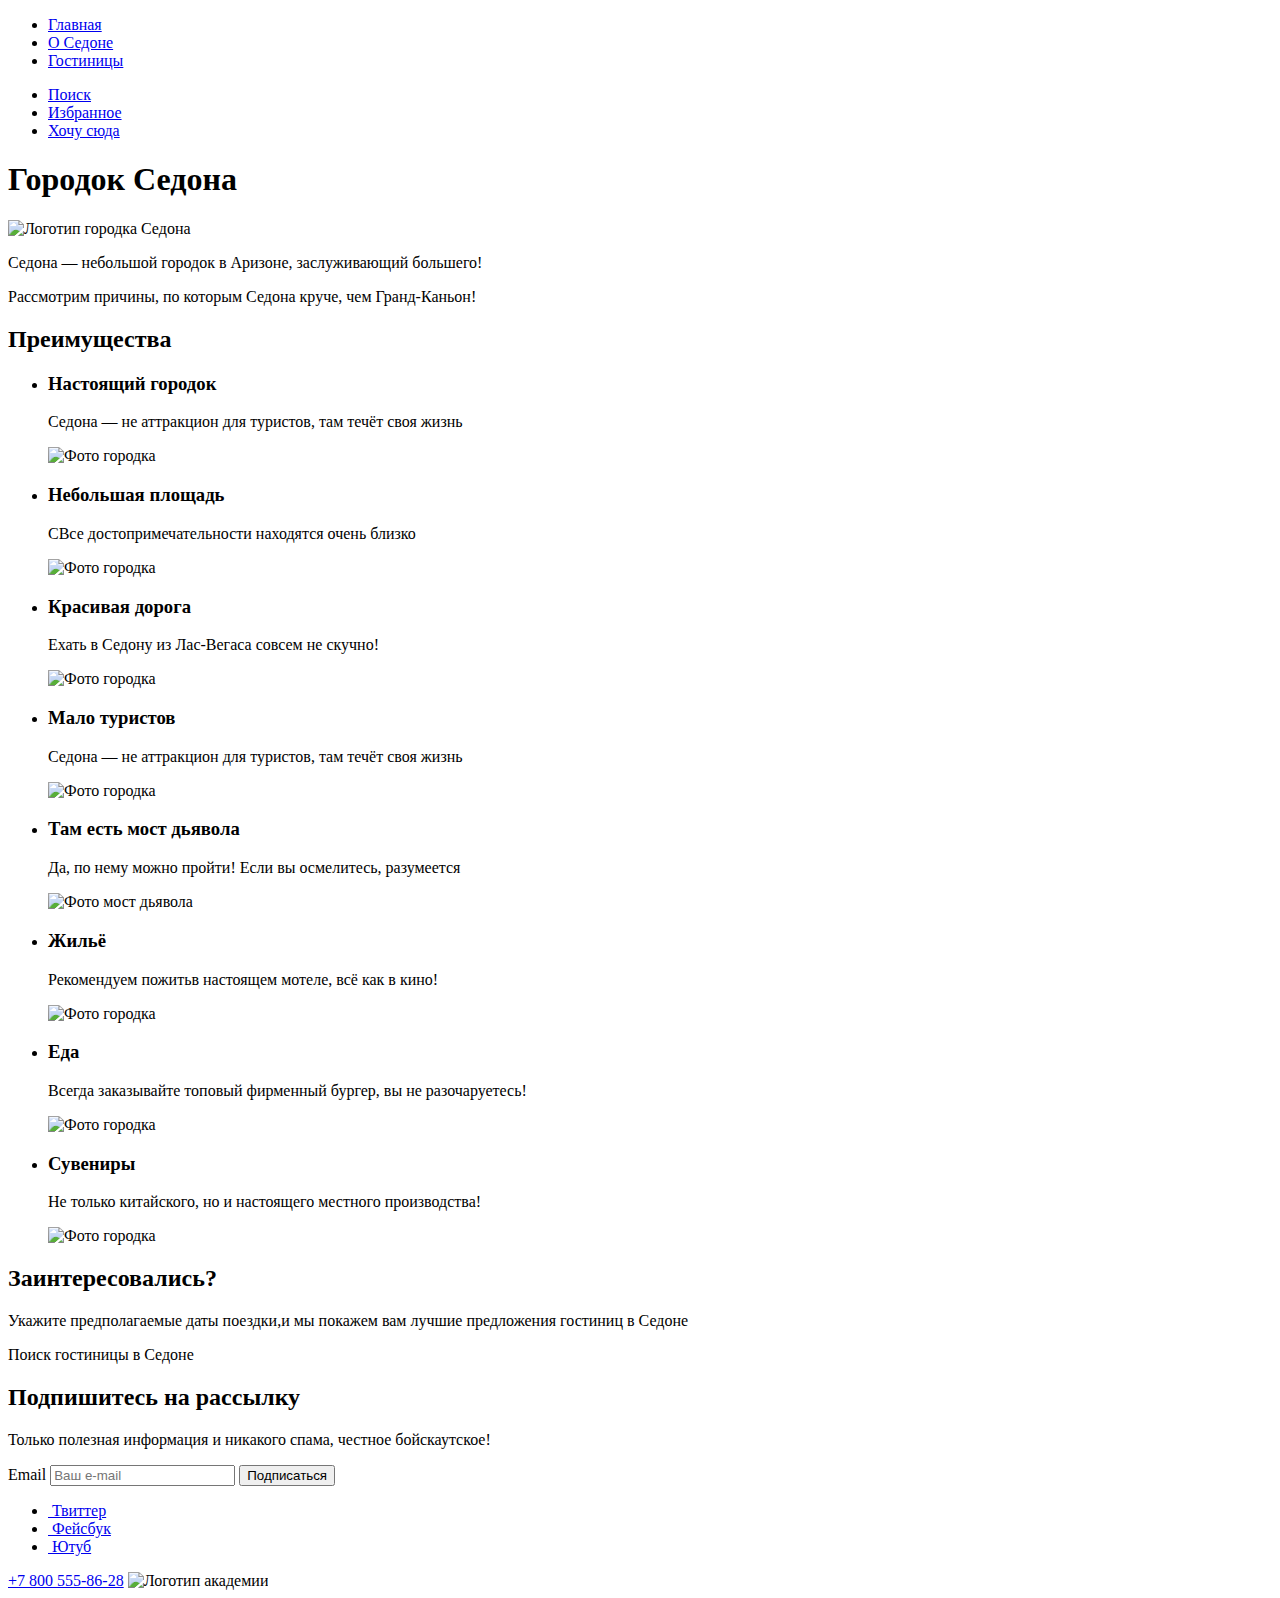
==== index.html @ f1f1d9e4 "Выполнил разметку всех страниц" ====
<!DOCTYPE html>
<html lang="ru">
  <head>
    <meta charset="utf-8">
    <title>HTML Academy: Седона</title>
  </head>
  <body>
    <header class="page-header">
      <nav class="navigation">
        <ul class="navigation-list">
          <li class="navigation-item">
              <a class="navigation-link" href="#">Главная</a>
          </li>
          <li class="navigation-item">
            <a class="navigation-link" href="#">О Седоне</a>
          </li>
          <li class="navigation-item">
            <a class="navigation-link" href="#">Гостиницы</a>
          </li>
        </ul>

        <ul class="navigation-list navigation-user">
          <li class="navigation-item">
              <a class="navigation-link" href="#"><span class="visually-hidden">Поиск</span></a>
          </li>
          <li class="navigation-item">
            <a class="navigation-link" href="#"><span class="visually-hidden">Избранное</span></a>
          </li>
          <li class="navigation-item">
            <a class="navigation-link" href="#">Хочу сюда</a>
          </li>
        </ul>
      </nav>
      </header>
      <main class="main-index">
        <h1 class="visually-hidden">Городок Седона</h1>
          <img class="logo" src="" alt="Логотип городка Седона">
          <section class="hero">
            <p>Седона — небольшой городок в Аризоне, заслуживающий большего!</p>
            <p>Рассмотрим причины, по которым Седона круче, чем Гранд-Каньон!</p>
          </section>
          <section class="advantages">
            <h2 class="visually-hidden">Преимущества</h2>
            <ul class="advantages-list">

              <li class="advantages-item">
                <h3 class="advantages-title">Настоящий городок</h3>
                <p class="advantages-description">Седона — не аттракцион для туристов, там течёт своя жизнь</p>
                <img src="" alt="Фото городка">
              </li>

              <li class="advantages-item">
                <h3 class="advantages-title">Небольшая площадь</h3>
                <p class="advantages-description">СВсе достопримечательности находятся очень близко</p>
                <img src="" alt="Фото городка">
              </li>

              <li class="advantages-item">
                <h3 class="advantages-title">Красивая дорога</h3>
                <p class="advantages-description">Ехать в Седону из Лас-Вегаса совсем не скучно!</p>
                <img src="" alt="Фото городка">
              </li>

              <li class="advantages-item">
                <h3 class="advantages-title">Мало туристов</h3>
                <p class="advantages-description">Седона — не аттракцион для туристов, там течёт своя жизнь</p>
                <img src="" alt="Фото городка">
              </li>

              <li class="advantages-item">
                <h3 class="advantages-title">Там есть мост дьявола</h3>
                <p class="advantages-description">Да, по нему можно пройти! Если вы осмелитесь, разумеется</p>
                <img src="" alt="Фото мост дьявола">
              </li>

              <li class="advantages-item">
                <h3 class="advantages-title">Жильё</h3>
                <p class="advantages-description">Рекомендуем пожитьв настоящем мотеле, всё как в кино!</p>
                <img src="" alt="Фото городка">
              </li>

              <li class="advantages-item">
                <h3 class="advantages-title">Еда</h3>
                <p class="advantages-description">Всегда заказывайте топовый фирменный бургер, вы не разочаруетесь!</p>
                <img src="" alt="Фото городка">
              </li>

              <li class="advantages-item">
                <h3 class="advantages-title">Сувениры</h3>
                <p class="advantages-description">Не только китайского,
                  но и настоящего местного производства!</p>
                <img src="" alt="Фото городка">
              </li>

            </ul>
          </section>
          <section>
            <h2>Заинтересовались?</h2>
              <p>Укажите предполагаемые даты поездки,и мы покажем вам лучшие предложения гостиниц в Седоне</p>
                <a hre="catalog.html">Поиск гостиницы в Седоне</a>
          </section>

          <section class="newsletter">
            <h2>Подпишитесь на рассылку</h2>
              <p>Только полезная информация и никакого спама, честное бойскаутское!</p>
                <form class="newsletter-form" action="https://echo.htmlacademy.ru/" method="post">
                  <label for="newsletter-email">Email</label>
                  <input class="field" placeholder="Ваш e-mail" type="email" name="newsletter-email" id="newsletter-email" required>
                  <button class="button newsletter-button" type="submit">Подписаться</button>
                </form>
          </section>
        </section>
      </main>
      <footer class="page-footer">
        <ul class="footer-social-list">
          <li class="footer-social-item">
            <a class="button" href="#">
              <img src="images/social-twitter.svg" alt="">
              <span class="visually-hidden">Твиттер</span>
            </a>
          </li>
          <li class="footer-social-item">
            <a class="button" href="#">
              <img src="images/social-facebook.svg" alt="">
              <span class="visually-hidden">Фейсбук</span>
            </a>
          </li>
          <li class="footer-social-item">
            <a class="button" href="#">
              <img src="images/social-youtube.svg" alt="">
              <span class="visually-hidden">Ютуб</span>
            </a>
          </li>
        </ul>
        <a class="footer-phone" href="tel:+78005558628">+7 800 555-86-28</a>
        <img class="footer-contacts-logo" src="images/logo-footer.svg" alt="Логотип академии" width="" height="">
      </footer>
  </body>
</html>
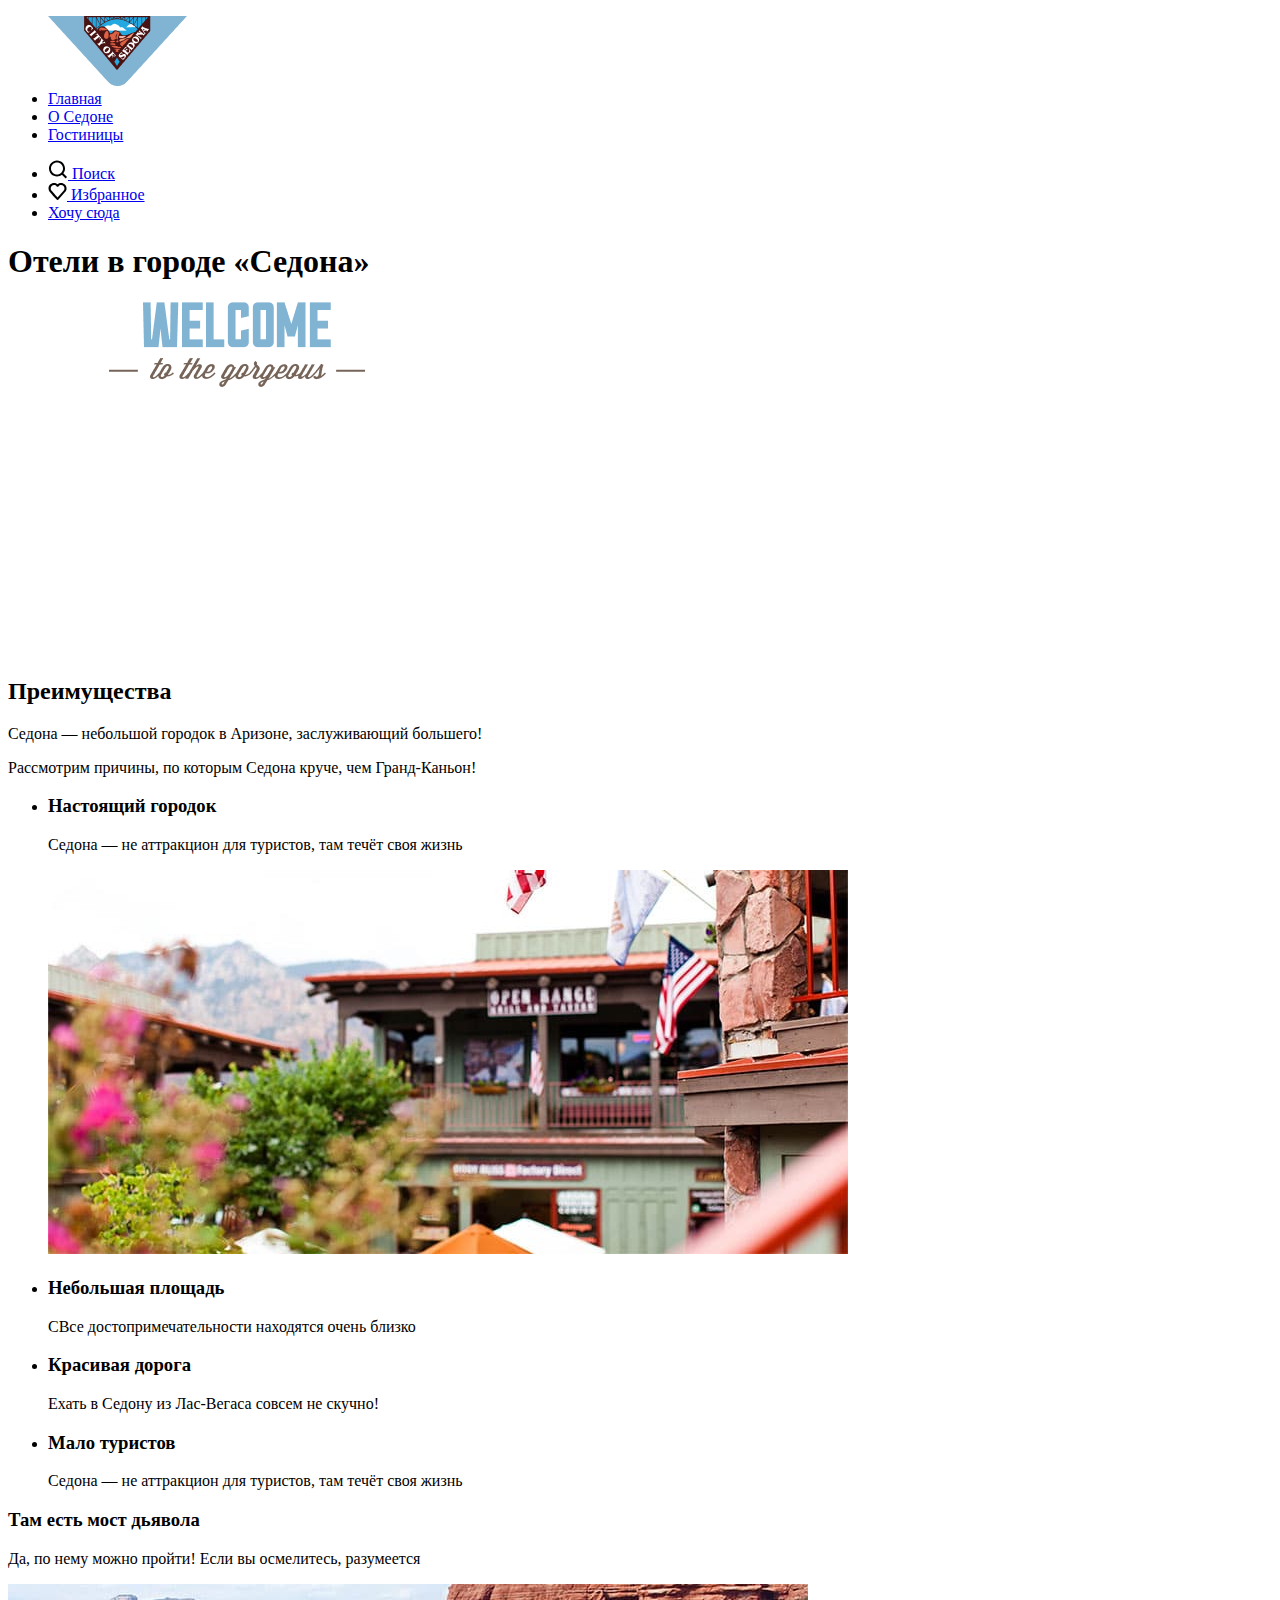
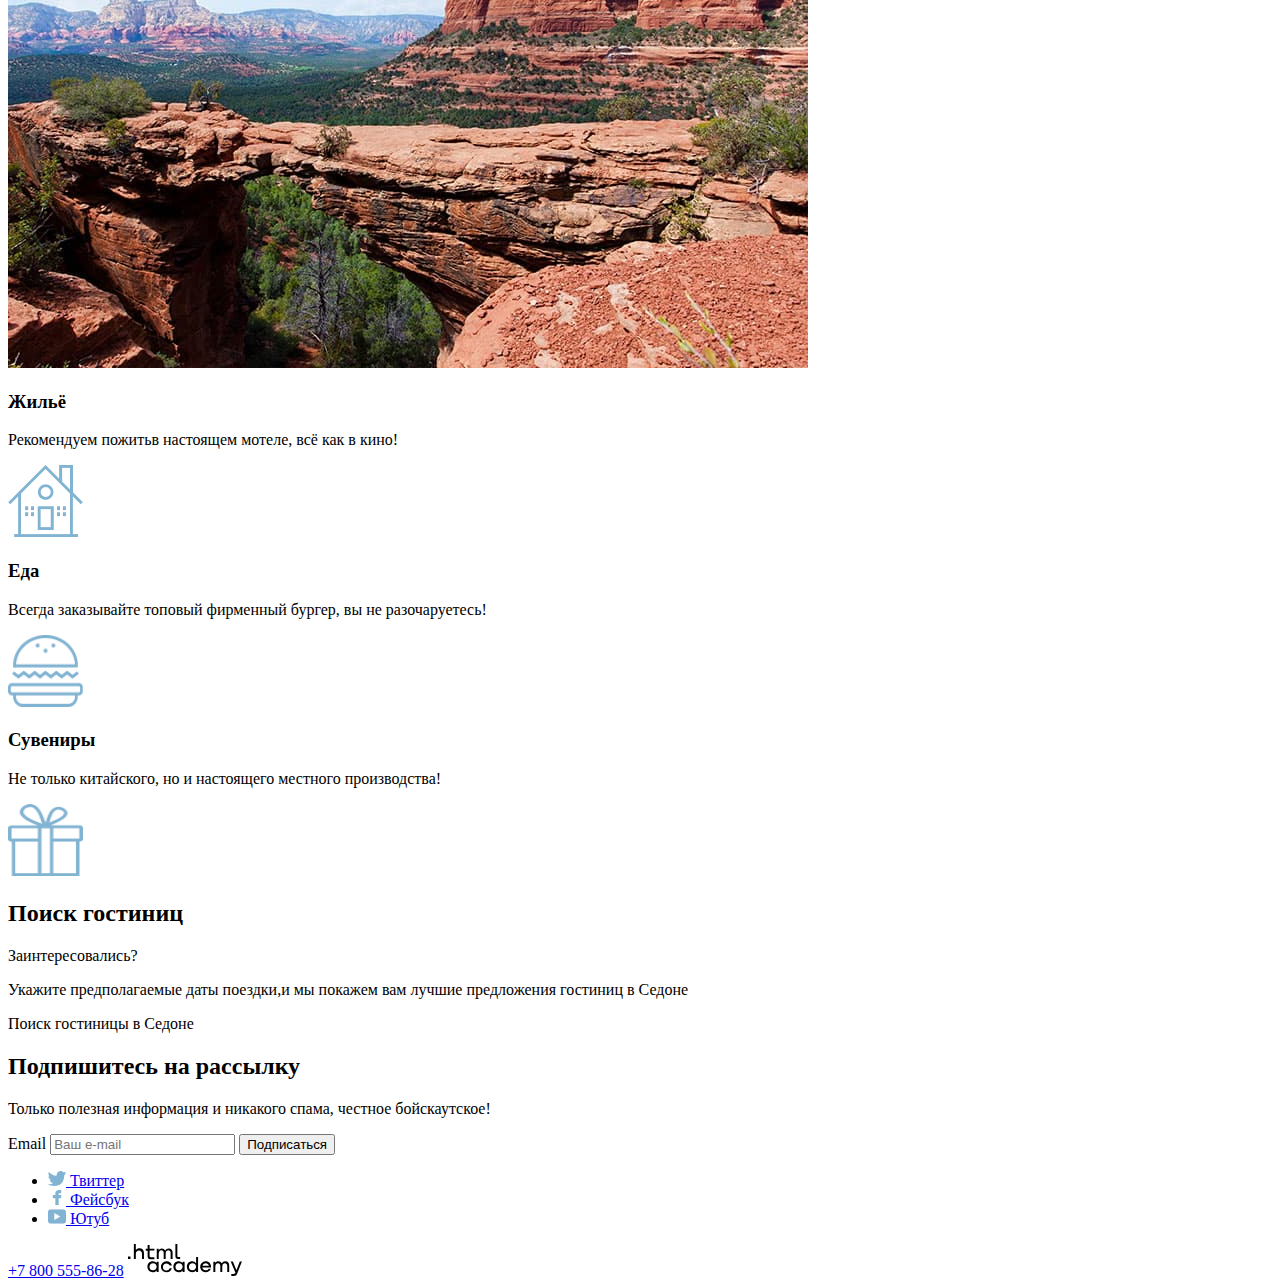
==== commit f371f646: "Merge pull request #3 from MaksimKozyr/master" ====
--- a/index.html
+++ b/index.html
@@ -3,137 +3,151 @@
   <head>
     <meta charset="utf-8">
     <title>HTML Academy: Седона</title>
+    <link rel="stylesheet" href="styles/styles.css">
   </head>
   <body>
     <header class="page-header">
       <nav class="navigation">
         <ul class="navigation-list">
+          <a class="navigation-logo" href="index.html">
+            <img class="logo" src="images/logo.png" width="139" height="70" alt="Логотип «Седона».">
+          </a>
           <li class="navigation-item">
-              <a class="navigation-link" href="#">Главная</a>
+            <a class="navigation-logo" href="index.html">Главная</a>
           </li>
           <li class="navigation-item">
             <a class="navigation-link" href="#">О Седоне</a>
           </li>
           <li class="navigation-item">
-            <a class="navigation-link" href="#">Гостиницы</a>
+            <a class="navigation-link" href="hotels.html">Гостиницы</a>
           </li>
         </ul>
-
         <ul class="navigation-list navigation-user">
           <li class="navigation-item">
-              <a class="navigation-link" href="#"><span class="visually-hidden">Поиск</span></a>
+            <a class="navigation-link" href="#">
+              <img src="images/search.svg" alt="">
+              <span class="visually-hidden">
+                Поиск
+              </span>
+            </a>
           </li>
           <li class="navigation-item">
-            <a class="navigation-link" href="#"><span class="visually-hidden">Избранное</span></a>
+            <a class="navigation-link" href="#">
+              <img src="images/favorite.svg" alt="">
+              <span class="visually-hidden">
+                Избранное
+              </span>
+            </a>
           </li>
           <li class="navigation-item">
-            <a class="navigation-link" href="#">Хочу сюда</a>
+            <a class="navigation-link" href="#">
+              <span class="white-text">
+                Хочу сюда
+              </span>
+            </a>
           </li>
         </ul>
       </nav>
-      </header>
+    </header>
       <main class="main-index">
-        <h1 class="visually-hidden">Городок Седона</h1>
-          <img class="logo" src="" alt="Логотип городка Седона">
-          <section class="hero">
+        <section class="banner-index">
+          <h1 class="visually-hidden">Отели в городе «Седона»</h1>
+          <img class="welcome-index" src="images/welcome.png" alt="" width="458" height="352">
+        </section>
+        <section class="advantages">
+          <h2 class="visually-hidden">Преимущества</h2>
             <p>Седона — небольшой городок в Аризоне, заслуживающий большего!</p>
             <p>Рассмотрим причины, по которым Седона круче, чем Гранд-Каньон!</p>
-          </section>
-          <section class="advantages">
-            <h2 class="visually-hidden">Преимущества</h2>
-            <ul class="advantages-list">
+        </section>
+        <section>
+          <ul class="advantages-list">
+            <li class="advantages-item">
+              <h3 class="advantages-title">Настоящий городок</h3>
+              <p class="advantages-description">Седона — не аттракцион для туристов, там течёт своя жизнь</p>
+              <img src="images/sedona-town.jpg" width="800" height="384" alt="Фото городка">
+            </li>
+          </ul>
+        </section>
+        <section>
+          <ul>
+            <li class="advantages-item">
+              <h3 class="advantages-title">Небольшая площадь</h3>
+              <p class="advantages-description">СВсе достопримечательности находятся очень близко</p>
+            </li>
+            <li class="advantages-item">
+              <h3 class="advantages-title">Красивая дорога</h3>
+              <p class="advantages-description">Ехать в Седону из Лас-Вегаса совсем не скучно!</p>
+            </li>
+            <li class="advantages-item">
+              <h3 class="advantages-title">Мало туристов</h3>
+              <p class="advantages-description">Седона — не аттракцион для туристов, там течёт своя жизнь</p>
+            </li>
+          </ul>
+        </section>
+            <li class="advantages-item">
+              <h3 class="advantages-title">Там есть мост дьявола</h3>
+              <p class="advantages-description">Да, по нему можно пройти! Если вы осмелитесь, разумеется</p>
+              <img src="images/photo-bridge.jpg" width="800" height="384" alt="Фото мост дьявола">
+            </li>
+            <li class="advantages-item">
+              <h3 class="advantages-title">Жильё</h3>
+              <p class="advantages-description">Рекомендуем пожитьв настоящем мотеле, всё как в кино!</p>
+              <img src="images/icon-1.png" width="75" height="72" alt="Дом">
+            </li>
 
-              <li class="advantages-item">
-                <h3 class="advantages-title">Настоящий городок</h3>
-                <p class="advantages-description">Седона — не аттракцион для туристов, там течёт своя жизнь</p>
-                <img src="" alt="Фото городка">
-              </li>
-
-              <li class="advantages-item">
-                <h3 class="advantages-title">Небольшая площадь</h3>
-                <p class="advantages-description">СВсе достопримечательности находятся очень близко</p>
-                <img src="" alt="Фото городка">
-              </li>
-
-              <li class="advantages-item">
-                <h3 class="advantages-title">Красивая дорога</h3>
-                <p class="advantages-description">Ехать в Седону из Лас-Вегаса совсем не скучно!</p>
-                <img src="" alt="Фото городка">
-              </li>
-
-              <li class="advantages-item">
-                <h3 class="advantages-title">Мало туристов</h3>
-                <p class="advantages-description">Седона — не аттракцион для туристов, там течёт своя жизнь</p>
-                <img src="" alt="Фото городка">
-              </li>
-
-              <li class="advantages-item">
-                <h3 class="advantages-title">Там есть мост дьявола</h3>
-                <p class="advantages-description">Да, по нему можно пройти! Если вы осмелитесь, разумеется</p>
-                <img src="" alt="Фото мост дьявола">
-              </li>
-
-              <li class="advantages-item">
-                <h3 class="advantages-title">Жильё</h3>
-                <p class="advantages-description">Рекомендуем пожитьв настоящем мотеле, всё как в кино!</p>
-                <img src="" alt="Фото городка">
-              </li>
-
-              <li class="advantages-item">
-                <h3 class="advantages-title">Еда</h3>
-                <p class="advantages-description">Всегда заказывайте топовый фирменный бургер, вы не разочаруетесь!</p>
-                <img src="" alt="Фото городка">
-              </li>
-
-              <li class="advantages-item">
-                <h3 class="advantages-title">Сувениры</h3>
-                <p class="advantages-description">Не только китайского,
-                  но и настоящего местного производства!</p>
-                <img src="" alt="Фото городка">
-              </li>
-
-            </ul>
-          </section>
-          <section>
-            <h2>Заинтересовались?</h2>
-              <p>Укажите предполагаемые даты поездки,и мы покажем вам лучшие предложения гостиниц в Седоне</p>
-                <a hre="catalog.html">Поиск гостиницы в Седоне</a>
-          </section>
-
-          <section class="newsletter">
-            <h2>Подпишитесь на рассылку</h2>
-              <p>Только полезная информация и никакого спама, честное бойскаутское!</p>
-                <form class="newsletter-form" action="https://echo.htmlacademy.ru/" method="post">
-                  <label for="newsletter-email">Email</label>
-                  <input class="field" placeholder="Ваш e-mail" type="email" name="newsletter-email" id="newsletter-email" required>
-                  <button class="button newsletter-button" type="submit">Подписаться</button>
-                </form>
-          </section>
+            <li class="advantages-item">
+              <h3 class="advantages-title">Еда</h3>
+              <p class="advantages-description">Всегда заказывайте топовый фирменный бургер, вы не разочаруетесь!</p>
+              <img src="images/icon-2.png" width="75" height="72" alt="Гамбургер">
+            </li>
+            <li class="advantages-item">
+              <h3 class="advantages-title">Сувениры</h3>
+              <p class="advantages-description">Не только китайского,
+                но и настоящего местного производства!</p>
+              <img src="images/icon-3.png" width="75" height="72" alt="Подарочная коробка">
+            </li>
+          </ul>
+        </section>
+        <section class="hotel-search">
+          <h2 class="visually-hidden">Поиск гостиниц</h2>
+          <p>Заинтересовались?</p>
+            <p>Укажите предполагаемые даты поездки,и мы покажем вам лучшие предложения гостиниц в Седоне</p>
+            <batton class="button hotel-search-button">Поиск гостиницы в Седоне</button>
+        </section>
+        <section class="newsletter">
+          <h2>Подпишитесь на рассылку</h2>
+            <p>Только полезная информация и никакого спама, честное бойскаутское!</p>
+            <form class="newsletter-form" action="https://echo.htmlacademy.ru/" method="post">
+              <label for="newsletter-email">Email</label>
+              <input class="field" placeholder="Ваш e-mail" type="email" name="newsletter-email" id="newsletter-email" required>
+              <button class="button newsletter-button" type="submit">Подписаться</button>
+            </form>
+        </section>
         </section>
       </main>
       <footer class="page-footer">
         <ul class="footer-social-list">
           <li class="footer-social-item">
             <a class="button" href="#">
-              <img src="images/social-twitter.svg" alt="">
+              <img src="images/social-twitter.svg" width="18" height="15" alt="">
               <span class="visually-hidden">Твиттер</span>
             </a>
           </li>
           <li class="footer-social-item">
             <a class="button" href="#">
-              <img src="images/social-facebook.svg" alt="">
+              <img src="images/social-facebook.svg" width="18" height="15" alt="">
               <span class="visually-hidden">Фейсбук</span>
             </a>
           </li>
           <li class="footer-social-item">
             <a class="button" href="#">
-              <img src="images/social-youtube.svg" alt="">
+              <img src="images/social-youtube.svg" width="18" height="15" alt="">
               <span class="visually-hidden">Ютуб</span>
             </a>
           </li>
         </ul>
         <a class="footer-phone" href="tel:+78005558628">+7 800 555-86-28</a>
-        <img class="footer-contacts-logo" src="images/logo-footer.svg" alt="Логотип академии" width="" height="">
+        <img class="footer-contacts-logo" src="images/logo-footer.svg" width="114" height="32" alt="Логотип академии">
       </footer>
   </body>
 </html>
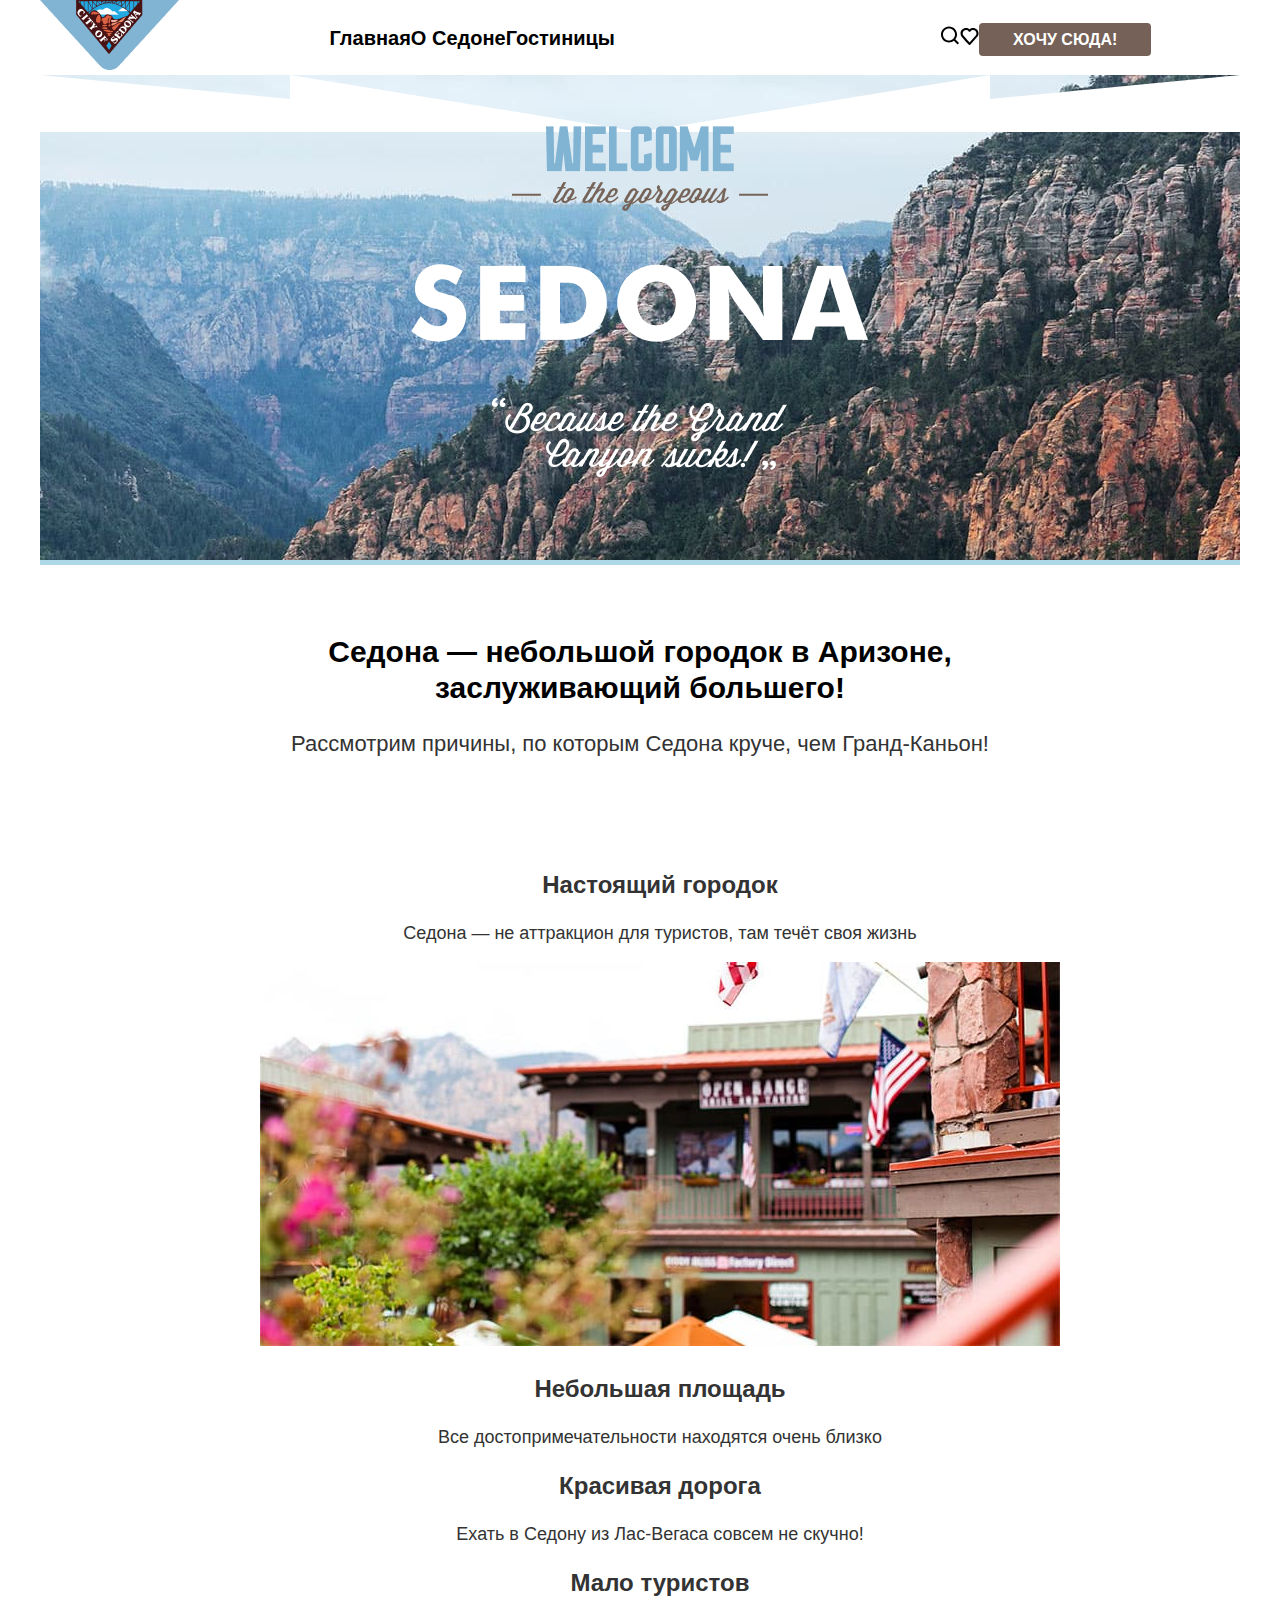
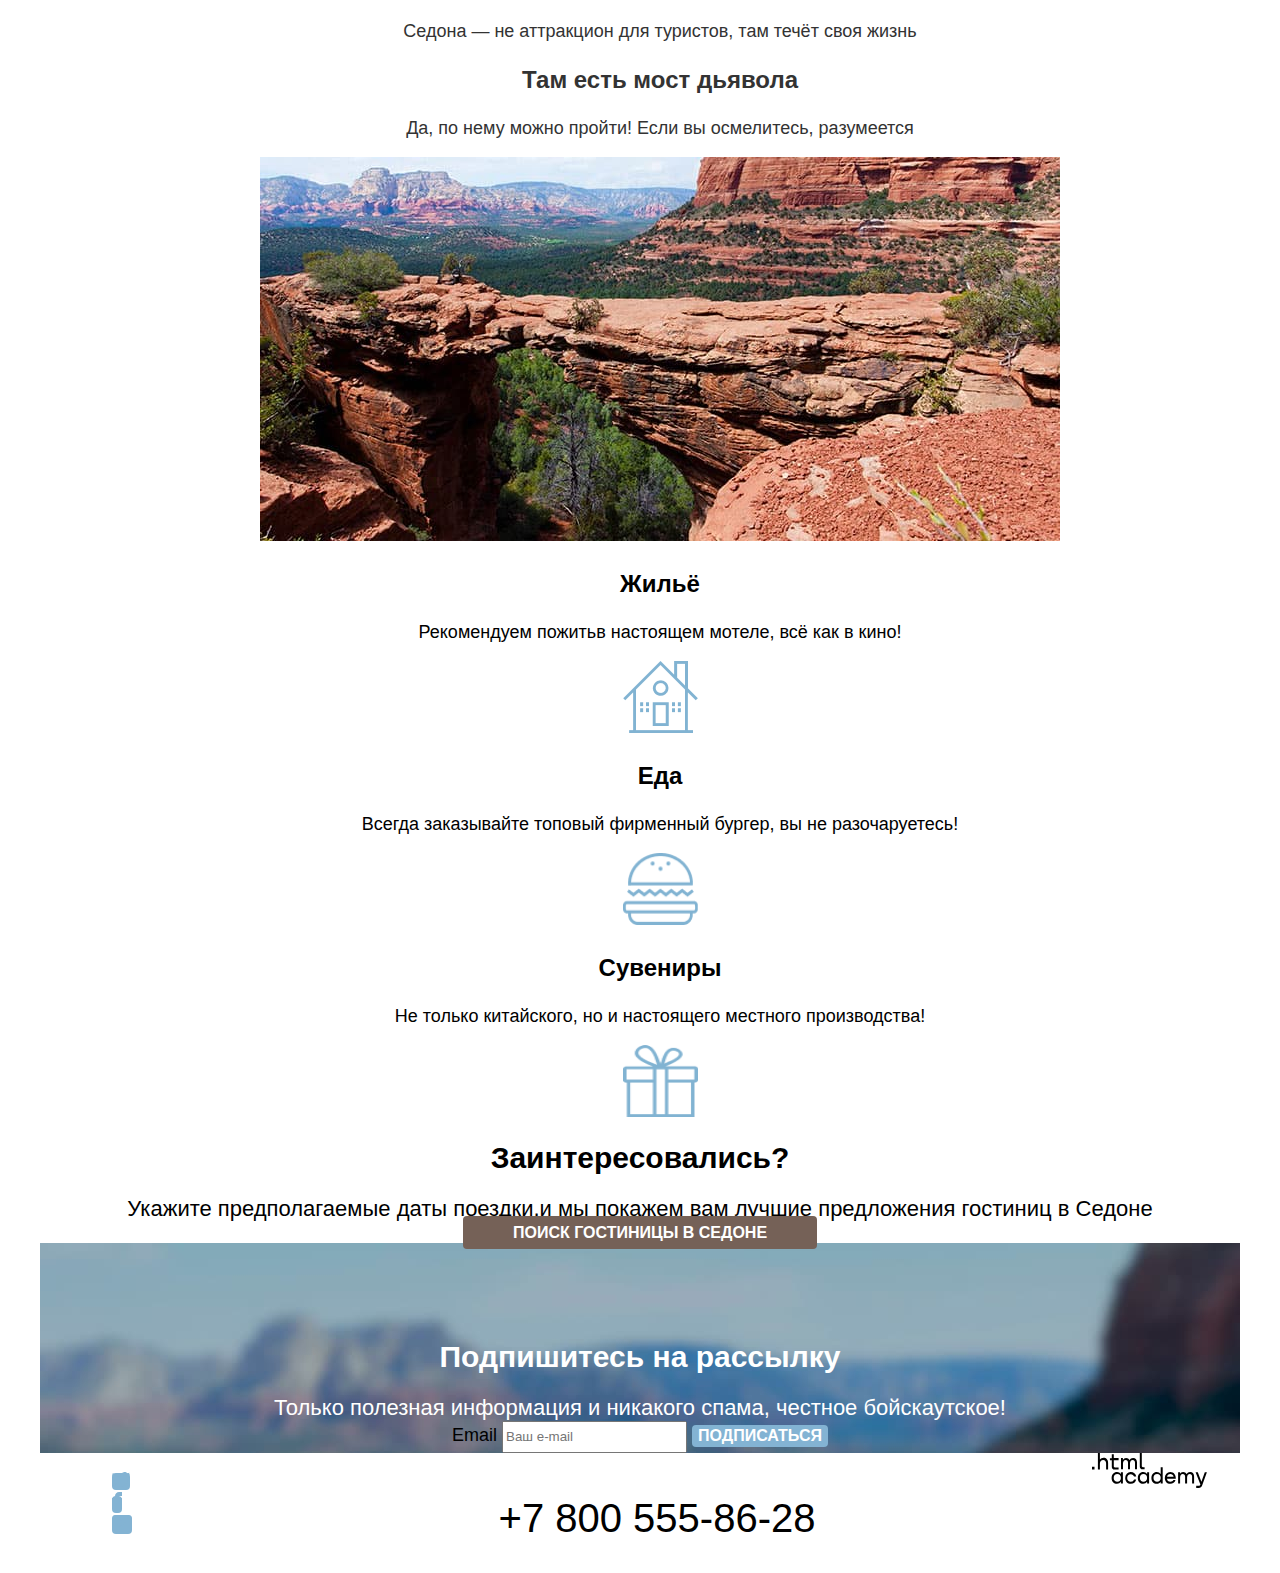
==== commit 9fc78b08: "Выполнил базовую стилизацию всех страниц" ====
--- a/index.html
+++ b/index.html
@@ -8,12 +8,12 @@
   <body>
     <header class="page-header">
       <nav class="navigation">
-        <ul class="navigation-list">
           <a class="navigation-logo" href="index.html">
             <img class="logo" src="images/logo.png" width="139" height="70" alt="Логотип «Седона».">
           </a>
+        <ul class="navigation-list">
           <li class="navigation-item">
-            <a class="navigation-logo" href="index.html">Главная</a>
+            <a class="navigation-link" href="index.html">Главная</a>
           </li>
           <li class="navigation-item">
             <a class="navigation-link" href="#">О Седоне</a>
@@ -41,9 +41,7 @@
           </li>
           <li class="navigation-item">
             <a class="navigation-link" href="#">
-              <span class="white-text">
-                Хочу сюда
-              </span>
+              <span class="navigation-link-heder">Хочу сюда!</span>
             </a>
           </li>
         </ul>
@@ -54,25 +52,25 @@
           <h1 class="visually-hidden">Отели в городе «Седона»</h1>
           <img class="welcome-index" src="images/welcome.png" alt="" width="458" height="352">
         </section>
+
+          <h2 class="visually-hidden">Преимущества</h2>
+            <p class="advantages-title-paragraph">Седона — небольшой городок в Аризоне,<br> заслуживающий большего!</p>
+            <p class="advantages-description-paragraph">Рассмотрим причины, по которым Седона круче, чем Гранд-Каньон!</p>
+
         <section class="advantages">
-          <h2 class="visually-hidden">Преимущества</h2>
-            <p>Седона — небольшой городок в Аризоне, заслуживающий большего!</p>
-            <p>Рассмотрим причины, по которым Седона круче, чем Гранд-Каньон!</p>
-        </section>
-        <section>
           <ul class="advantages-list">
             <li class="advantages-item">
               <h3 class="advantages-title">Настоящий городок</h3>
               <p class="advantages-description">Седона — не аттракцион для туристов, там течёт своя жизнь</p>
-              <img src="images/sedona-town.jpg" width="800" height="384" alt="Фото городка">
+              <img class="advantages-img" src="images/sedona-town.jpg" width="800" height="384" alt="Фото городка">
             </li>
           </ul>
         </section>
-        <section>
-          <ul>
+        <section class="advantages">
+          <ul class="advantages-list">
             <li class="advantages-item">
               <h3 class="advantages-title">Небольшая площадь</h3>
-              <p class="advantages-description">СВсе достопримечательности находятся очень близко</p>
+              <p class="advantages-description">Все достопримечательности находятся очень близко</p>
             </li>
             <li class="advantages-item">
               <h3 class="advantages-title">Красивая дорога</h3>
@@ -84,70 +82,74 @@
             </li>
           </ul>
         </section>
+        <section class="advantages">
+          <ul class="advantages-list">
             <li class="advantages-item">
               <h3 class="advantages-title">Там есть мост дьявола</h3>
               <p class="advantages-description">Да, по нему можно пройти! Если вы осмелитесь, разумеется</p>
-              <img src="images/photo-bridge.jpg" width="800" height="384" alt="Фото мост дьявола">
+              <img class="" src="images/photo-bridge.jpg" width="800" height="384" alt="Фото мост дьявола">
             </li>
+          </ul>
+        </section>
+        <section class="advantages">
+          <ul>
             <li class="advantages-item">
               <h3 class="advantages-title">Жильё</h3>
               <p class="advantages-description">Рекомендуем пожитьв настоящем мотеле, всё как в кино!</p>
-              <img src="images/icon-1.png" width="75" height="72" alt="Дом">
+              <img class="advantages-icon" src="images/icon-1.png" width="75" height="72" alt="Дом">
             </li>
-
             <li class="advantages-item">
               <h3 class="advantages-title">Еда</h3>
               <p class="advantages-description">Всегда заказывайте топовый фирменный бургер, вы не разочаруетесь!</p>
-              <img src="images/icon-2.png" width="75" height="72" alt="Гамбургер">
+              <img class="advantages-icon" src="images/icon-2.png" width="75" height="72" alt="Гамбургер">
             </li>
             <li class="advantages-item">
               <h3 class="advantages-title">Сувениры</h3>
               <p class="advantages-description">Не только китайского,
                 но и настоящего местного производства!</p>
-              <img src="images/icon-3.png" width="75" height="72" alt="Подарочная коробка">
+              <img class="advantages-icon" src="images/icon-3.png" width="75" height="72" alt="Подарочная коробка">
             </li>
           </ul>
         </section>
         <section class="hotel-search">
           <h2 class="visually-hidden">Поиск гостиниц</h2>
-          <p>Заинтересовались?</p>
-            <p>Укажите предполагаемые даты поездки,и мы покажем вам лучшие предложения гостиниц в Седоне</p>
-            <batton class="button hotel-search-button">Поиск гостиницы в Седоне</button>
+          <p class="hotel-search-title">Заинтересовались?</p>
+          <p class="hotel-search-description">Укажите предполагаемые даты поездки,и мы покажем вам лучшие предложения гостиниц в Седоне</p>
+          <batton class="button hotel-search-button">Поиск гостиницы в Седоне</button>
         </section>
         <section class="newsletter">
-          <h2>Подпишитесь на рассылку</h2>
-            <p>Только полезная информация и никакого спама, честное бойскаутское!</p>
+          <h2 class="newsletter-title">Подпишитесь на рассылку</h2>
+            <p class="newsletter-description">Только полезная информация и никакого спама, честное бойскаутское!</p>
             <form class="newsletter-form" action="https://echo.htmlacademy.ru/" method="post">
               <label for="newsletter-email">Email</label>
               <input class="field" placeholder="Ваш e-mail" type="email" name="newsletter-email" id="newsletter-email" required>
-              <button class="button newsletter-button" type="submit">Подписаться</button>
+              <button class="button" type="submit">Подписаться</button>
             </form>
-        </section>
         </section>
       </main>
       <footer class="page-footer">
         <ul class="footer-social-list">
           <li class="footer-social-item">
             <a class="button" href="#">
-              <img src="images/social-twitter.svg" width="18" height="15" alt="">
+              <img src="images/social-twitter.svg" alt="">
               <span class="visually-hidden">Твиттер</span>
             </a>
           </li>
           <li class="footer-social-item">
             <a class="button" href="#">
-              <img src="images/social-facebook.svg" width="18" height="15" alt="">
+              <img src="images/social-facebook.svg" alt="">
               <span class="visually-hidden">Фейсбук</span>
             </a>
           </li>
           <li class="footer-social-item">
             <a class="button" href="#">
-              <img src="images/social-youtube.svg" width="18" height="15" alt="">
+              <img src="images/social-youtube.svg" alt="">
               <span class="visually-hidden">Ютуб</span>
             </a>
           </li>
         </ul>
         <a class="footer-phone" href="tel:+78005558628">+7 800 555-86-28</a>
-        <img class="footer-contacts-logo" src="images/logo-footer.svg" width="114" height="32" alt="Логотип академии">
+        <img class="footer-contacts-logo" src="images/logo-footer.svg" width="115" height="35" alt="Логотип академии">
       </footer>
   </body>
 </html>
--- a/styles/styles.css
+++ b/styles/styles.css
@@ -0,0 +1,399 @@
+@font-face {
+  font-family: "PT Sans";
+  fonf-style: normal;
+  font-weight: 400;
+  src: url(fonts/ptsans-400.woff2) format("woff2");
+  font-display: swap;
+}
+@font-face {
+  font-family: "PT Sans";
+  fonf-style: normal;
+  font-weight: 700;
+  src: url(fonts/ptsans-700.woff2) format("woff2");
+  font-display: swap;
+}
+html {
+  height: 100%;
+}
+body {
+  display: flex;
+  flex-direction: column;
+  min-height: 100%;
+  font-family: "PT Sans", sans-serif;
+  font-size: 18px;
+  line-height: 21px;
+  font-weight: 400;
+  color: #000000;
+  background-color: #ffffff;
+  width: 1200px;
+  margin: 0 auto;
+}
+.visually-hidden {
+  position: absolute;
+  clip: rect(1px, 1px, 1px, 1px);
+  border: 0;
+  padding: 0;
+  overflow: hidden;
+  margin: 0;
+}
+.button {
+  font-size: 16px;
+  line-height: 20px;
+  font-weight: 700;
+  text-align: center;
+  color: #ffffff;
+  background-color: #83B3D3;
+  text-transform: uppercase;
+  border: 0;
+  border-radius: 4px;
+}
+.navigation {
+  display: flex;
+  justify-content: space-between;
+  align-items: center;
+}
+.navigation-list {
+  width: 460px;
+  list-style: none;
+  display: flex;
+  align-items: center;
+}
+.navigation-user {
+  max-width: 300px;
+  display: flex;
+  align-items: center;
+}
+.navigation-link {
+  font-size: 20px;
+  line-height: 24px;
+  font-weight: 700;
+  text-decoration: none;
+  color: #000000;
+}
+.navigation-link-heder {
+  text-transform: uppercase;
+  background: #756157;
+  padding: 8px 34px;
+  color: #ffffff;
+  border-radius: 4px;
+  font-size: 16px;
+  line-height: 20px;
+}
+.banner-index {
+  color: #000000;
+  background-color:  #ADD8E6;
+  background-image:  url("../images/lower-decor.png"),
+    url("../images/index-background.jpg");
+  background-size: 100% auto;
+  background-repeat: no-repeat;
+}
+.page-container {
+  width: 1200px;
+  margin: 0 auto;
+}
+.welcome-index {
+  padding: 51px 371px 82px 371px;
+}
+.main-index {
+  margin: 0;
+}
+.advantages {
+  text-align: center;
+}
+.advantages-title-paragraph {
+  font-size: 30px;
+  line-height: 36px;
+  font-weight: 700;
+  padding-top: 69px;
+  margin: 0;
+  text-align: center;
+}
+.advantages-description-paragraph {
+  font-size: 22px;
+  line-height: 26px;
+  color: #333333;
+  padding-top: 25px;
+  padding-bottom: 90px;
+  margin: 0;
+  text-align: center;
+}
+.advantages-list {
+  line-height: 21px;
+  color: #333333;
+}
+.advantages-item {
+  list-style: none;
+}
+.advantages-title {
+  font-size: 24px;
+  line-height: 28px;
+  font-weight: 700;
+  text-align: center;
+}
+.advantages-description {
+  font-size: 18px;
+  line-height: 21px;
+  text-align: center;
+}
+.services {
+  display: flex;
+  justify-content: space-between;
+}
+.advantages-cold-light {
+  color: #ffffff;
+  background-color: #83B3D3;
+  text-align: center;
+}
+.advantages-cold-light h3 {
+  font-size: 24px;
+  line-height: 28px;
+  font-weight: 700;
+  text-align: center;
+  text-transform: uppercase;
+}
+.advantages-cold-light p {
+  line-height: 21px;
+  text-align: center;
+}
+.cold-transparent {
+  color: #333333;
+  background-color: rgba(131, 179, 211, 0.12);
+}
+.cold-transparent h3 {
+  font-size: 24px;
+  line-height: 28px;
+  font-weight: 700;
+  color: black;
+  text-align: center;
+  text-transform: uppercase;
+}
+.cold-transparent p {
+  line-height: 21px;
+  text-align: center;
+}
+.parent-background {
+  line-height: 21px;
+  text-align: center;
+  color: #333333;
+}
+.parent-background h3{
+  font-size: 24px;
+  line-height: 28px;
+  font-weight: 700;
+  color: black;
+  text-align: center;
+  text-transform: uppercase;
+}
+
+.transparent-light {
+  background: #83b3d333;
+}
+
+.transparent-light h3 {
+  font-size: 24px;
+  line-height: 28px;
+  font-weight: 700;
+  color: black;
+  text-align: center;
+  text-transform: uppercase;
+}
+.hotel-search {
+  text-align: center;
+}
+.hotel-search-title {
+  font-size: 30px;
+  line-height: 36px;
+  font-weight: 700;
+  margin: 0;
+}
+.hotel-search-description {
+  font-size: 22px;
+  line-height: 26px;
+  padding-top: 20px;
+  margin: 0;
+}
+.hotel-search-button {
+  background: #756157;
+  padding: 8px 50px;
+  text-align: center;
+  margin-bottom: 96px;
+}
+.thumbnail {
+  font-weight: 700;
+  font-size: 30px;
+  line-height: 36px;
+  text-transform: uppercase;
+  color: #000000;
+}
+.newsletter {
+  background-image: url("../images/photo-subscription.jpg");
+  background-size: cover;
+  background-repeat: no-repeat;
+  background-color: #83B3D3;
+  text-align: center;
+}
+.newsletter-title {
+  font-size: 30px;
+  line-height: 36px;
+  color: #ffffff;
+  padding-top: 96px;
+  margin: 0;
+}
+.newsletter-description {
+  font-size: 22px;
+  line-height: 26px;
+  color: #ffffff;
+  padding-top: 20px;
+  margin: 0;
+}
+.field {
+  line-height: 26px;
+}
+.newsletter-button {
+  font-size: 20px;
+  line-height: 36px;
+  padding: 8px 50px;
+}
+
+/*Страница каталога*/
+
+.inner-header {
+  color: #000000;
+  background-color: #ADD8E6;
+  background-image: url("../images/hotels-background.jpg");
+  background-size: cover;
+  background-repeat: no-repeat;
+}
+.inner-header-title {
+  color: #ffffff;
+  font-size: 60px;
+  line-height: 78px;
+  font-weight: 700;
+}
+.breadcrumbs {
+  list-style: none;
+}
+.breadcrumbs-link {
+  font-size: 16px;
+  line-height: 21px;
+  color: #ffffff;
+}
+.catalog-filter {
+  line-height: 23px;
+  color: #ffffff;
+}
+.catalog-filter-title {
+  font-size: 20px;
+  line-height: 24px;
+  font-weight: 700;
+}
+.catalog-filter-list {
+  line-height: 23px;
+  list-style: none;
+}
+.total-hotels {
+  font-weight: 700;
+  font-size: 30px;
+  line-height: 36px;
+}
+.hotel-list {
+  list-style: none;
+  display: flex;
+  flex-wrap: wrap;
+}
+.hotel-cards {
+  width: 340px;
+  text-align: center;
+  padding: 16px;
+}
+.hotel-cards-link {
+  text-decoration: none;
+}
+.hotel-cards-title {
+  font-size: 24px;
+  line-height: 28px;
+  color: #000000;
+}
+.hotel-cards-price {
+  font-weight: 400;
+}
+.more-detailed {
+  color: #ffffff;
+  width: 133px;
+  height: 37px;
+  background: #756257;
+  text-decoration: none;
+  padding: 8px 26px;
+  text-transform: uppercase;
+}
+.rating {
+  font-size: 16px;
+  line-height: 20px;
+  text-transform: uppercase;
+}
+.pagination-show-more {
+  width: 620px;
+  height: 60px;
+}
+.pagination-item {
+  background-color:;
+}
+.pagination {
+  font-size: 20px;
+  line-height: 26px;
+  text-decoration: none;
+  display: flex;
+  list-style: none;
+  align-items: center;
+}
+
+.pagination-link {
+  color: #ffffff;
+  background-color: #83B3D3;;
+  line-height: 16px;
+  font-weight: 700;
+  text-decoration: none;
+}
+
+.pagination-disabled {
+  background-color: #595959;
+}
+.inner-newsletter {
+  color: #333333;
+  text-align: center;
+}
+.inner-newsletter-title {
+  font-size: 30px;
+  line-height: 36px;
+}
+.inner-newsletter-description {
+  font-size: 22px;
+  line-height: 26px;
+  padding-top: 20px;
+}
+.page-footer {
+  display: flex;
+  justify-content: space-between;
+}
+.footer-social-list {
+  width: 110px;
+  padding-left: 72px;
+  list-style: none;
+}
+.footer-phone {
+  font-size: 40px;
+  line-height: 40px;
+  text-align: center;
+  padding-top: 45px;
+  padding-bottom: 35px;
+  text-decoration: none;
+  color: #000000;
+}
+.footer-contacts-logo {
+  padding-right: 33px;
+}
+                                                                                                                                                                                                                                     <label class="visually-hidden" for="newsletter-email">Email</label>
+                                                                                                                                                                                                                                                                                                       <input class="field" placeholder="Ваш e-mail" type="email" name="newsletter-email" id="newsletter-email" required>
+                                                                                                                                                                                                                                                                                                                                                                                                                <button class="button" type="submit">Подписаться</button>
+                                                                                                                                                                                                                                                                                                                                                                                                                                                                  </form>
+                                                                                                                                                                                                                                                                                                                                                                                                                                                                    </section>
